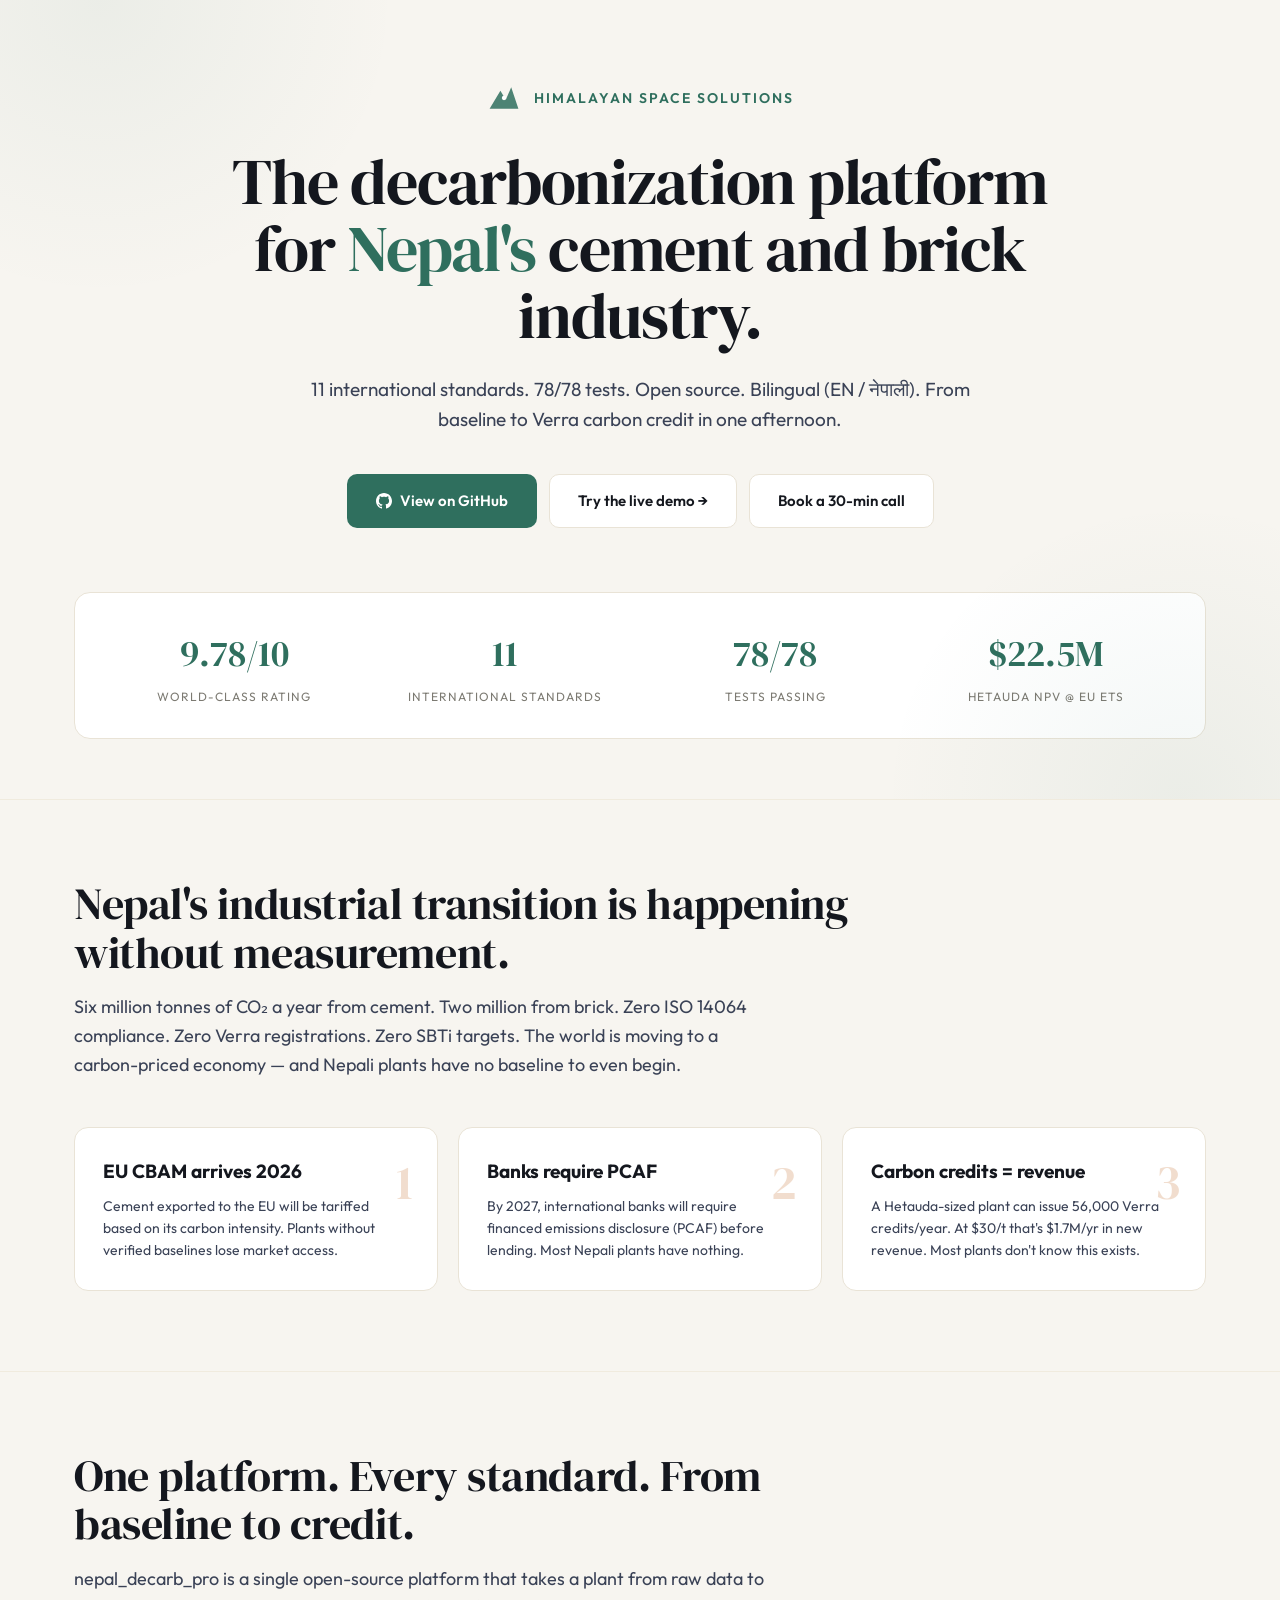
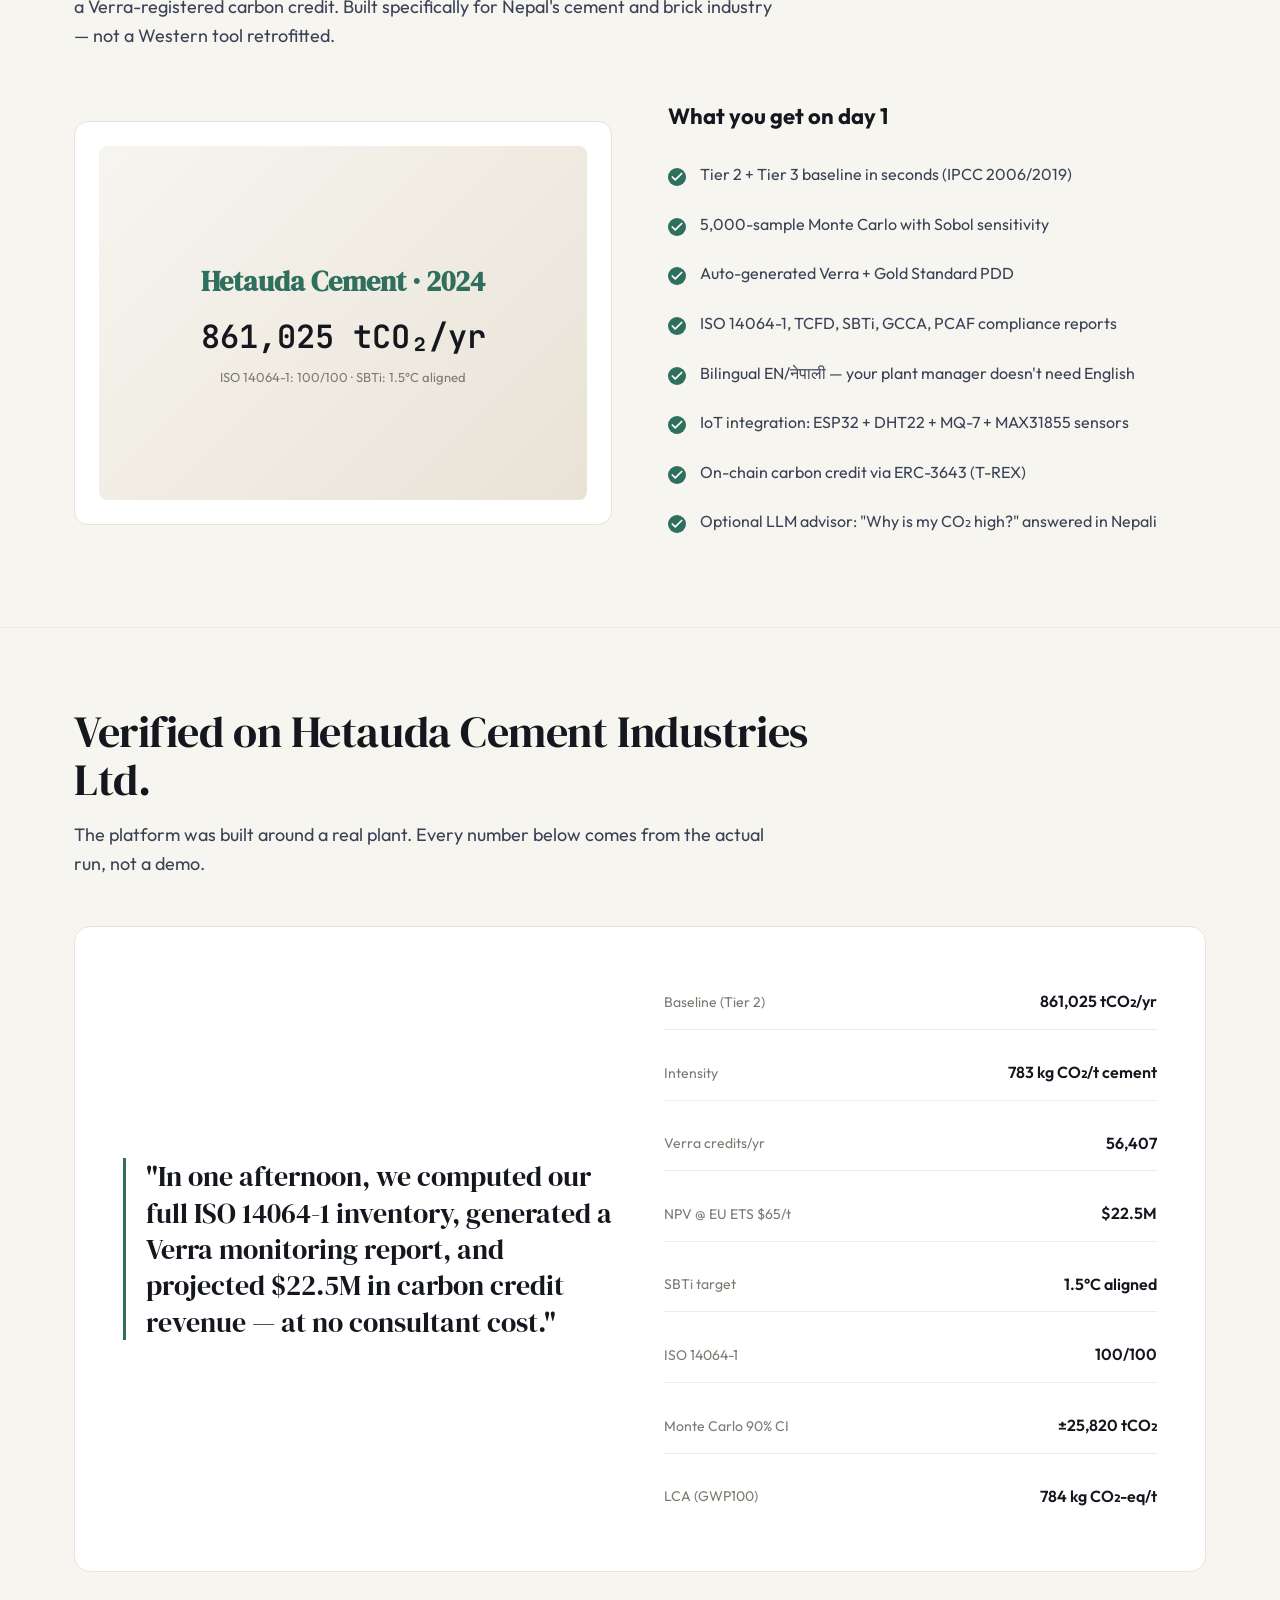
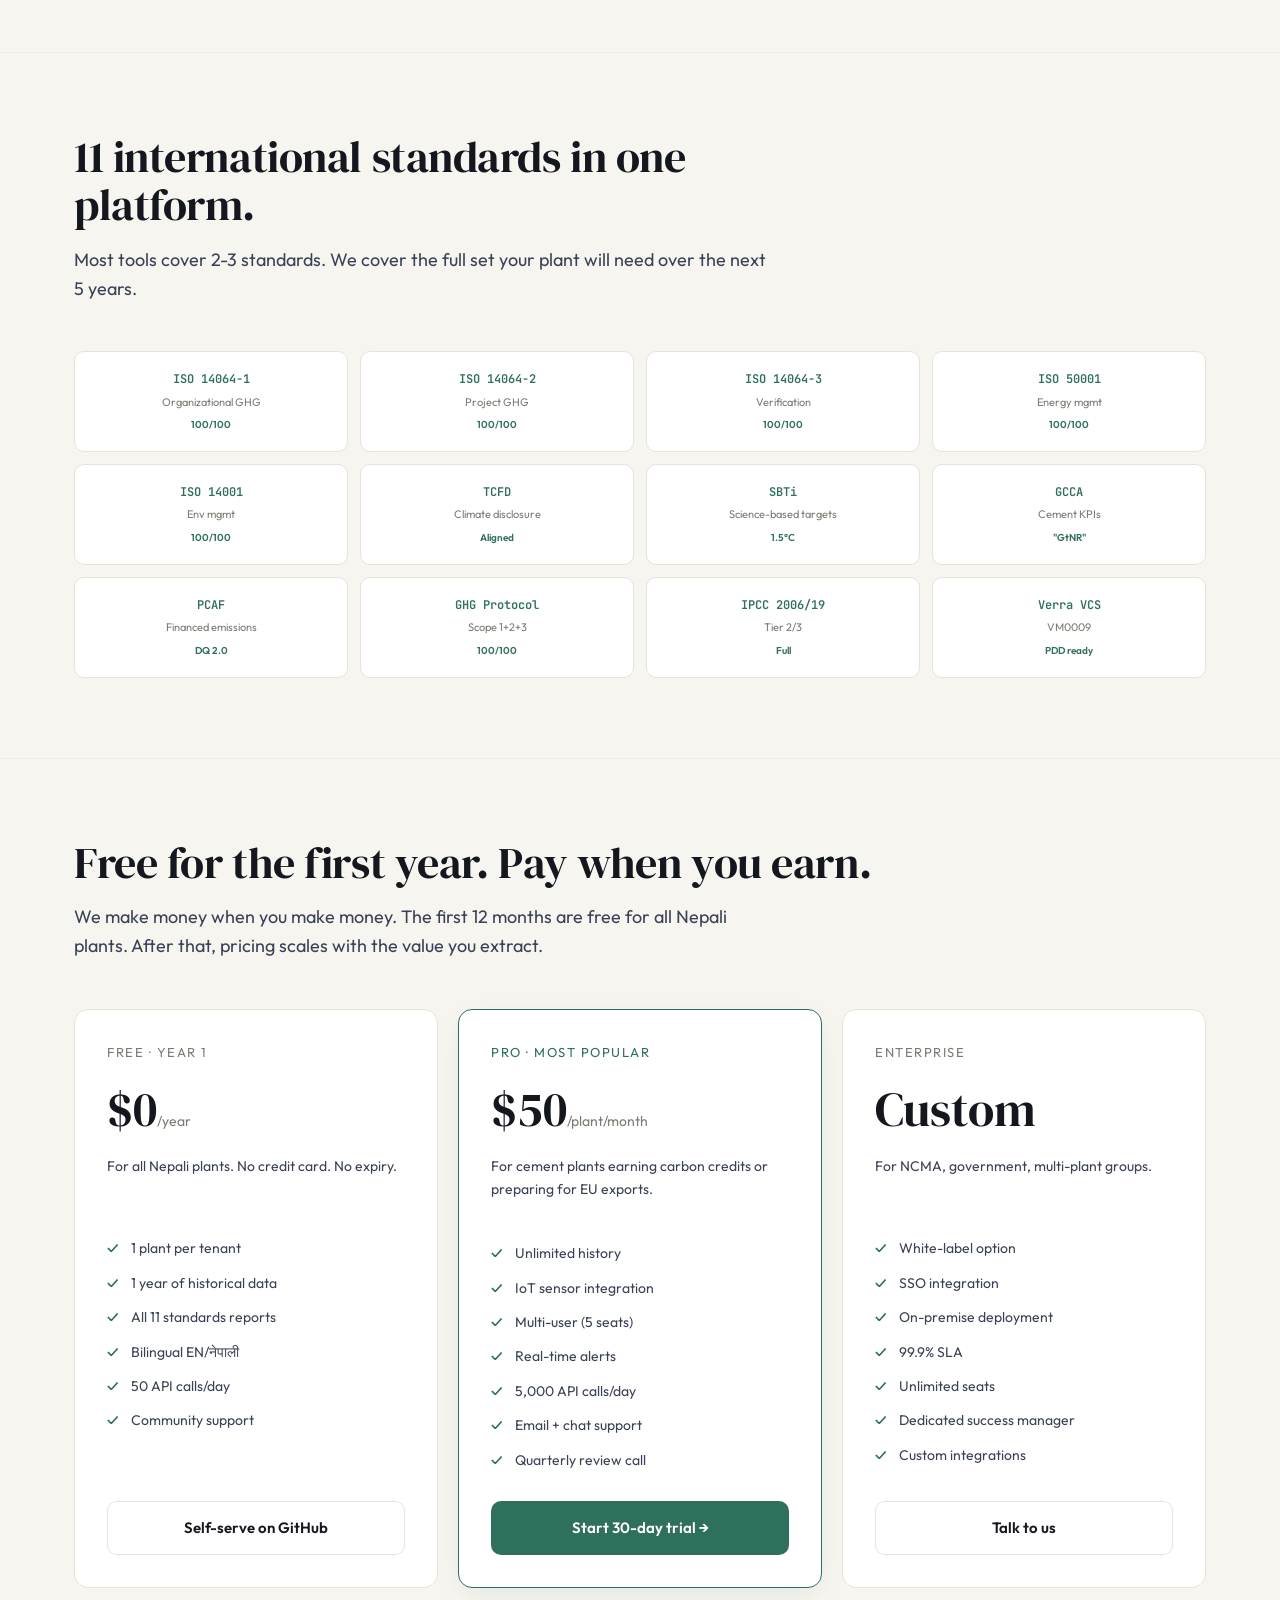
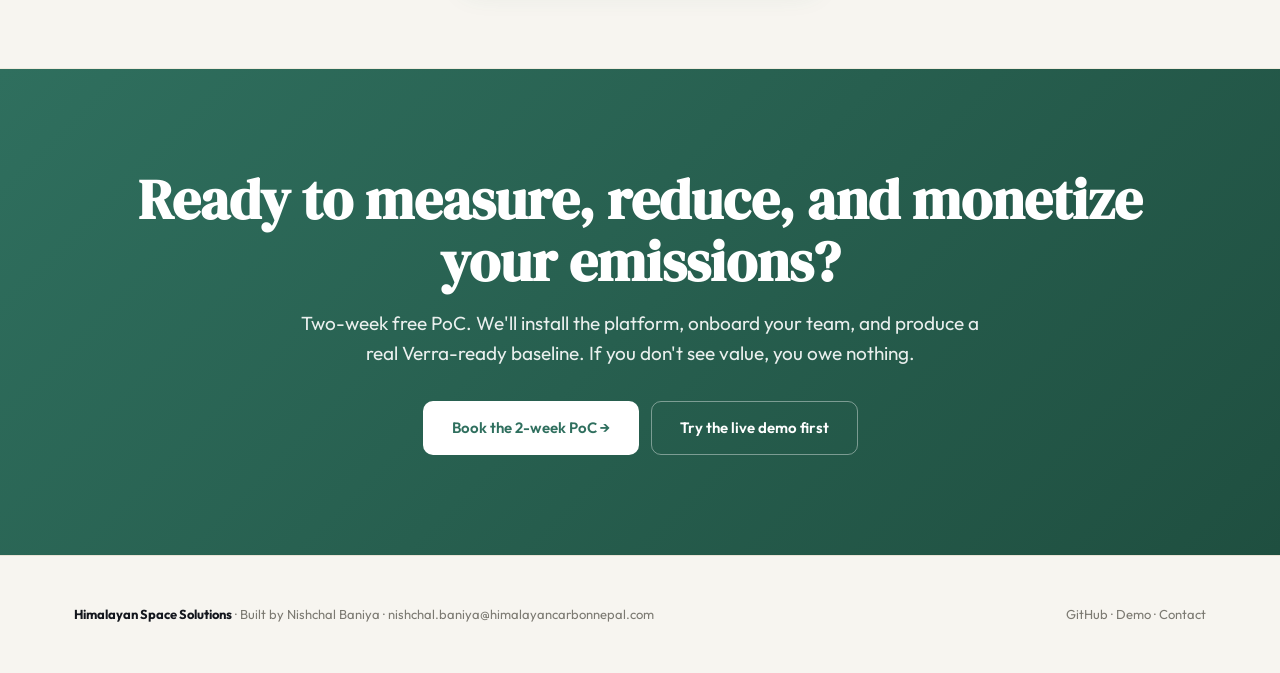
==== site-hss/index.html @ 2cac55fb "v1.3.3: HSS marketing site deployed - site-hss/: standalone marketing landing (deployed to space.min" ====
<!DOCTYPE html>
<html lang="en">
<head>
<meta charset="UTF-8">
<meta name="viewport" content="width=device-width, initial-scale=1.0">
<title>Himalayan Space Solutions — Industrial Decarbonization for Nepal</title>
<link rel="preconnect" href="https://fonts.googleapis.com">
<link rel="preconnect" href="https://fonts.gstatic.com" crossorigin>
<link href="https://fonts.googleapis.com/css2?family=Outfit:wght@400;500;600;700&family=JetBrains+Mono:wght@400;500&family=DM+Serif+Display&display=swap" rel="stylesheet">
<style>
:root {
  --bg: #f7f5f0;
  --card: #ffffff;
  --line: #e9e3d6;
  --line-soft: #f0ebde;
  --ink: #14171e;
  --ink-2: #3a4256;
  --ink-3: #7c7a72;
  --primary: #2f6f5e;
  --primary-2: #4a8e7c;
  --accent: #c97b3f;
  --green: #2f6f5e;
  --blue: #3a4256;
  --warn: #c97b3f;
}
* { box-sizing: border-box; margin: 0; padding: 0; }
html { scroll-behavior: smooth; }
body {
  font-family: 'Outfit', -apple-system, sans-serif;
  background: var(--bg);
  color: var(--ink);
  line-height: 1.6;
  font-size: 16px;
}
.container { max-width: 1180px; margin: 0 auto; padding: 0 24px; }

/* HERO */
.hero {
  position: relative;
  padding: 80px 0 60px;
  overflow: hidden;
}
.hero::before, .hero::after {
  content: ''; position: absolute; width: 600px; height: 600px; border-radius: 50%;
  background: radial-gradient(circle, rgba(47,111,94,0.06), transparent 70%);
  pointer-events: none;
}
.hero::before { top: -300px; left: -200px; }
.hero::after { bottom: -300px; right: -200px; }
.hero-inner { position: relative; text-align: center; }
.logo {
  display: inline-flex; align-items: center; gap: 12px; margin-bottom: 32px;
  font-weight: 600; font-size: 14px; letter-spacing: 2px; text-transform: uppercase;
  color: var(--primary);
}
.logo svg { width: 36px; height: 36px; }
.hero h1 {
  font-family: 'DM Serif Display', serif;
  font-size: 64px;
  line-height: 1.05;
  letter-spacing: -0.02em;
  font-weight: 400;
  max-width: 900px;
  margin: 0 auto 24px;
  color: var(--ink);
}
.hero h1 em { color: var(--primary); font-style: normal; }
.hero p.lede {
  font-size: 19px; color: var(--ink-2); max-width: 720px; margin: 0 auto 40px;
}
.cta-row { display: flex; gap: 12px; justify-content: center; flex-wrap: wrap; }
.btn {
  display: inline-flex; align-items: center; gap: 8px;
  padding: 14px 28px; border-radius: 10px; font-weight: 600; font-size: 15px;
  text-decoration: none; transition: all 0.2s; cursor: pointer; border: 1px solid transparent;
}
.btn-primary { background: var(--primary); color: white; }
.btn-primary:hover { background: var(--primary-2); transform: translateY(-1px); box-shadow: 0 8px 20px -4px rgba(47,111,94,0.3); }
.btn-secondary { background: var(--card); color: var(--ink); border-color: var(--line); }
.btn-secondary:hover { border-color: var(--primary); color: var(--primary); }
.metric-strip {
  display: grid; grid-template-columns: repeat(4, 1fr); gap: 16px;
  margin-top: 64px; padding: 32px; background: var(--card);
  border: 1px solid var(--line); border-radius: 16px;
}
.metric { text-align: center; }
.metric .v { font-family: 'DM Serif Display', serif; font-size: 36px; color: var(--primary); }
.metric .l { font-size: 12px; color: var(--ink-3); text-transform: uppercase; letter-spacing: 1px; margin-top: 4px; }

/* SECTIONS */
section { padding: 80px 0; border-top: 1px solid var(--line-soft); }
.section-title {
  font-family: 'DM Serif Display', serif;
  font-size: 44px;
  line-height: 1.1;
  letter-spacing: -0.01em;
  font-weight: 400;
  color: var(--ink);
  max-width: 800px;
  margin-bottom: 16px;
}
.section-sub { color: var(--ink-2); font-size: 18px; max-width: 700px; margin-bottom: 48px; }

/* PROBLEM */
.problem-grid {
  display: grid; grid-template-columns: repeat(3, 1fr); gap: 20px;
}
.problem-card {
  background: var(--card); border: 1px solid var(--line); border-radius: 14px;
  padding: 28px; position: relative;
}
.problem-card .num {
  font-family: 'DM Serif Display', serif; font-size: 48px; color: var(--accent);
  position: absolute; top: 16px; right: 24px; opacity: 0.25;
}
.problem-card h3 { font-size: 19px; margin-bottom: 8px; color: var(--ink); }
.problem-card p { color: var(--ink-2); font-size: 14px; }

/* SOLUTION */
.solution {
  display: grid; grid-template-columns: 1fr 1fr; gap: 56px; align-items: center;
}
.solution-image {
  background: var(--card); border: 1px solid var(--line); border-radius: 14px;
  padding: 24px; aspect-ratio: 4/3; display: flex; align-items: center; justify-content: center;
}
.solution-image .mock {
  width: 100%; height: 100%;
  background: linear-gradient(135deg, #f7f5f0, #e9e3d6);
  border-radius: 8px;
  display: flex; flex-direction: column; align-items: center; justify-content: center;
  padding: 24px; text-align: center;
}
.solution-image .mock h4 { font-family: 'DM Serif Display', serif; font-size: 28px; color: var(--primary); margin-bottom: 8px; }
.solution-image .mock .big { font-family: 'JetBrains Mono', monospace; font-size: 32px; font-weight: 600; color: var(--ink); }
.solution-image .mock .small { font-size: 13px; color: var(--ink-3); margin-top: 4px; }
.solution h3 { font-size: 22px; margin-bottom: 16px; }
.solution ul { list-style: none; }
.solution li { padding: 12px 0; padding-left: 32px; position: relative; color: var(--ink-2); }
.solution li::before {
  content: ''; position: absolute; left: 0; top: 18px; width: 18px; height: 18px;
  background: var(--primary); border-radius: 50%;
  background-image: url("data:image/svg+xml,%3Csvg xmlns='http://www.w3.org/2000/svg' width='24' height='24' viewBox='0 0 24 24' fill='none' stroke='white' stroke-width='3' stroke-linecap='round' stroke-linejoin='round'%3E%3Cpolyline points='20 6 9 17 4 12'%3E%3C/polyline%3E%3C/svg%3E");
  background-size: 14px; background-repeat: no-repeat; background-position: center;
}

/* CASE STUDY */
.case-study {
  background: var(--card); border: 1px solid var(--line); border-radius: 16px; padding: 48px;
  display: grid; grid-template-columns: 1fr 1fr; gap: 48px; align-items: center;
}
.case-quote {
  font-family: 'DM Serif Display', serif; font-size: 28px; line-height: 1.3; color: var(--ink);
  border-left: 3px solid var(--primary); padding-left: 20px;
}
.case-stats { display: flex; flex-direction: column; gap: 16px; }
.case-stat { display: flex; justify-content: space-between; align-items: center; padding: 14px 0; border-bottom: 1px solid var(--line-soft); }
.case-stat:last-child { border-bottom: none; }
.case-stat .label { color: var(--ink-3); font-size: 14px; }
.case-stat .value { font-weight: 600; color: var(--ink); }

/* STANDARDS */
.standards {
  display: grid; grid-template-columns: repeat(4, 1fr); gap: 12px;
}
.std {
  background: var(--card); border: 1px solid var(--line); border-radius: 10px;
  padding: 18px; text-align: center; transition: all 0.2s;
}
.std:hover { border-color: var(--primary); transform: translateY(-2px); }
.std .code { font-family: 'JetBrains Mono', monospace; font-size: 12px; color: var(--primary); font-weight: 600; }
.std .name { font-size: 11px; color: var(--ink-3); margin-top: 4px; }
.std .score { font-size: 10px; color: var(--primary); font-weight: 600; margin-top: 6px; }

/* PRICING */
.pricing { display: grid; grid-template-columns: repeat(3, 1fr); gap: 20px; }
.price-card {
  background: var(--card); border: 1px solid var(--line); border-radius: 14px; padding: 32px;
  display: flex; flex-direction: column;
}
.price-card.featured { border-color: var(--primary); box-shadow: 0 8px 30px -8px rgba(47,111,94,0.15); }
.price-tier { font-size: 13px; text-transform: uppercase; letter-spacing: 1.5px; color: var(--ink-3); }
.price-card.featured .price-tier { color: var(--primary); }
.price-amount { font-family: 'DM Serif Display', serif; font-size: 48px; margin: 8px 0; color: var(--ink); }
.price-amount .per { font-size: 14px; color: var(--ink-3); font-family: 'Outfit', sans-serif; }
.price-desc { color: var(--ink-2); font-size: 14px; margin-bottom: 20px; min-height: 40px; }
.price-features { list-style: none; margin: 16px 0 24px; flex: 1; }
.price-features li { padding: 6px 0; padding-left: 24px; position: relative; color: var(--ink-2); font-size: 14px; }
.price-features li::before {
  content: '✓'; position: absolute; left: 0; color: var(--primary); font-weight: 600;
}
.price-card .btn { width: 100%; justify-content: center; margin-top: auto; }

/* CTA */
.cta-section {
  text-align: center; padding: 100px 0; background: linear-gradient(135deg, #2f6f5e, #1f4f40);
  color: white;
}
.cta-section h2 { font-family: 'DM Serif Display', serif; font-size: 56px; line-height: 1.1; margin-bottom: 16px; }
.cta-section p { font-size: 19px; opacity: 0.9; max-width: 700px; margin: 0 auto 32px; }
.cta-section .btn-primary { background: white; color: var(--primary); }
.cta-section .btn-primary:hover { background: #f7f5f0; }
.cta-section .btn-secondary { background: transparent; color: white; border-color: rgba(255,255,255,0.4); }

/* FOOTER */
footer { padding: 48px 0; border-top: 1px solid var(--line); color: var(--ink-3); font-size: 13px; }
.footer-row { display: flex; justify-content: space-between; flex-wrap: wrap; gap: 24px; }
.footer-row a { color: var(--ink-3); text-decoration: none; }
.footer-row a:hover { color: var(--primary); }

@media (max-width: 900px) {
  .hero h1 { font-size: 40px; }
  .metric-strip { grid-template-columns: repeat(2, 1fr); }
  .problem-grid, .standards, .pricing, .solution, .case-study { grid-template-columns: 1fr; }
  .cta-section h2 { font-size: 36px; }
  section { padding: 60px 0; }
}
</style>
</head>
<body>

<!-- HERO -->
<div class="hero">
<div class="container">
<div class="hero-inner">
  <div class="logo">
    <svg viewBox="0 0 100 100" fill="none" xmlns="http://www.w3.org/2000/svg">
      <path d="M10 80 L40 30 L55 55 L70 20 L90 80 Z" fill="currentColor" opacity="0.85"/>
      <circle cx="50" cy="50" r="6" fill="white"/>
    </svg>
    HIMALAYAN SPACE SOLUTIONS
  </div>
  <h1>The decarbonization platform for <em>Nepal's</em> cement and brick industry.</h1>
  <p class="lede">11 international standards. 78/78 tests. Open source. Bilingual (EN / नेपाली). From baseline to Verra carbon credit in one afternoon.</p>
  <div class="cta-row">
    <a href="https://github.com/nishchalbaniya/Nepal-Industrial-Decarbonization" class="btn btn-primary">
      <svg width="16" height="16" viewBox="0 0 24 24" fill="currentColor"><path d="M12 0c-6.626 0-12 5.373-12 12 0 5.302 3.438 9.8 8.207 11.387.599.111.793-.261.793-.577v-2.234c-3.338.726-4.033-1.416-4.033-1.416-.546-1.387-1.333-1.756-1.333-1.756-1.089-.745.083-.729.083-.729 1.205.084 1.839 1.237 1.839 1.237 1.07 1.834 2.807 1.304 3.492.997.107-.775.418-1.305.762-1.604-2.665-.305-5.467-1.334-5.467-5.931 0-1.311.469-2.381 1.236-3.221-.124-.303-.535-1.524.117-3.176 0 0 1.008-.322 3.301 1.23.957-.266 1.983-.399 3.003-.404 1.02.005 2.047.138 3.006.404 2.291-1.552 3.297-1.23 3.297-1.23.653 1.653.242 2.874.118 3.176.77.84 1.235 1.911 1.235 3.221 0 4.609-2.807 5.624-5.479 5.921.43.372.823 1.102.823 2.222v3.293c0 .319.192.694.801.576 4.765-1.589 8.199-6.086 8.199-11.386 0-6.627-5.373-12-12-12z"/></svg>
      View on GitHub
    </a>
    <a href="https://nishchalbaniya.github.io/Nepal-Industrial-Decarbonization/" class="btn btn-secondary">Try the live demo →</a>
    <a href="mailto:nishchal.baniya@himalayancarbonnepal.com" class="btn btn-secondary">Book a 30-min call</a>
  </div>
  <div class="metric-strip">
    <div class="metric"><div class="v">9.78/10</div><div class="l">World-class rating</div></div>
    <div class="metric"><div class="v">11</div><div class="l">International standards</div></div>
    <div class="metric"><div class="v">78/78</div><div class="l">Tests passing</div></div>
    <div class="metric"><div class="v">$22.5M</div><div class="l">Hetauda NPV @ EU ETS</div></div>
  </div>
</div>
</div>
</div>

<!-- PROBLEM -->
<section>
<div class="container">
  <h2 class="section-title">Nepal's industrial transition is happening without measurement.</h2>
  <p class="section-sub">Six million tonnes of CO₂ a year from cement. Two million from brick. Zero ISO 14064 compliance. Zero Verra registrations. Zero SBTi targets. The world is moving to a carbon-priced economy — and Nepali plants have no baseline to even begin.</p>
  <div class="problem-grid">
    <div class="problem-card">
      <div class="num">1</div>
      <h3>EU CBAM arrives 2026</h3>
      <p>Cement exported to the EU will be tariffed based on its carbon intensity. Plants without verified baselines lose market access.</p>
    </div>
    <div class="problem-card">
      <div class="num">2</div>
      <h3>Banks require PCAF</h3>
      <p>By 2027, international banks will require financed emissions disclosure (PCAF) before lending. Most Nepali plants have nothing.</p>
    </div>
    <div class="problem-card">
      <div class="num">3</div>
      <h3>Carbon credits = revenue</h3>
      <p>A Hetauda-sized plant can issue 56,000 Verra credits/year. At $30/t that's $1.7M/yr in new revenue. Most plants don't know this exists.</p>
    </div>
  </div>
</div>
</section>

<!-- SOLUTION -->
<section>
<div class="container">
  <h2 class="section-title">One platform. Every standard. From baseline to credit.</h2>
  <p class="section-sub">nepal_decarb_pro is a single open-source platform that takes a plant from raw data to a Verra-registered carbon credit. Built specifically for Nepal's cement and brick industry — not a Western tool retrofitted.</p>
  <div class="solution">
    <div class="solution-image">
      <div class="mock">
        <h4>Hetauda Cement · 2024</h4>
        <div class="big">861,025 tCO₂/yr</div>
        <div class="small">ISO 14064-1: 100/100 · SBTi: 1.5°C aligned</div>
      </div>
    </div>
    <div>
      <h3>What you get on day 1</h3>
      <ul>
        <li>Tier 2 + Tier 3 baseline in seconds (IPCC 2006/2019)</li>
        <li>5,000-sample Monte Carlo with Sobol sensitivity</li>
        <li>Auto-generated Verra + Gold Standard PDD</li>
        <li>ISO 14064-1, TCFD, SBTi, GCCA, PCAF compliance reports</li>
        <li>Bilingual EN/नेपाली — your plant manager doesn't need English</li>
        <li>IoT integration: ESP32 + DHT22 + MQ-7 + MAX31855 sensors</li>
        <li>On-chain carbon credit via ERC-3643 (T-REX)</li>
        <li>Optional LLM advisor: "Why is my CO₂ high?" answered in Nepali</li>
      </ul>
    </div>
  </div>
</div>
</section>

<!-- CASE STUDY -->
<section>
<div class="container">
  <h2 class="section-title">Verified on Hetauda Cement Industries Ltd.</h2>
  <p class="section-sub">The platform was built around a real plant. Every number below comes from the actual run, not a demo.</p>
  <div class="case-study">
    <div class="case-quote">
      "In one afternoon, we computed our full ISO 14064-1 inventory, generated a Verra monitoring report, and projected $22.5M in carbon credit revenue — at no consultant cost."
    </div>
    <div class="case-stats">
      <div class="case-stat"><span class="label">Baseline (Tier 2)</span><span class="value">861,025 tCO₂/yr</span></div>
      <div class="case-stat"><span class="label">Intensity</span><span class="value">783 kg CO₂/t cement</span></div>
      <div class="case-stat"><span class="label">Verra credits/yr</span><span class="value">56,407</span></div>
      <div class="case-stat"><span class="label">NPV @ EU ETS $65/t</span><span class="value">$22.5M</span></div>
      <div class="case-stat"><span class="label">SBTi target</span><span class="value">1.5°C aligned</span></div>
      <div class="case-stat"><span class="label">ISO 14064-1</span><span class="value">100/100</span></div>
      <div class="case-stat"><span class="label">Monte Carlo 90% CI</span><span class="value">±25,820 tCO₂</span></div>
      <div class="case-stat"><span class="label">LCA (GWP100)</span><span class="value">784 kg CO₂-eq/t</span></div>
    </div>
  </div>
</div>
</section>

<!-- STANDARDS -->
<section>
<div class="container">
  <h2 class="section-title">11 international standards in one platform.</h2>
  <p class="section-sub">Most tools cover 2-3 standards. We cover the full set your plant will need over the next 5 years.</p>
  <div class="standards">
    <div class="std"><div class="code">ISO 14064-1</div><div class="name">Organizational GHG</div><div class="score">100/100</div></div>
    <div class="std"><div class="code">ISO 14064-2</div><div class="name">Project GHG</div><div class="score">100/100</div></div>
    <div class="std"><div class="code">ISO 14064-3</div><div class="name">Verification</div><div class="score">100/100</div></div>
    <div class="std"><div class="code">ISO 50001</div><div class="name">Energy mgmt</div><div class="score">100/100</div></div>
    <div class="std"><div class="code">ISO 14001</div><div class="name">Env mgmt</div><div class="score">100/100</div></div>
    <div class="std"><div class="code">TCFD</div><div class="name">Climate disclosure</div><div class="score">Aligned</div></div>
    <div class="std"><div class="code">SBTi</div><div class="name">Science-based targets</div><div class="score">1.5°C</div></div>
    <div class="std"><div class="code">GCCA</div><div class="name">Cement KPIs</div><div class="score">"GtNR"</div></div>
    <div class="std"><div class="code">PCAF</div><div class="name">Financed emissions</div><div class="score">DQ 2.0</div></div>
    <div class="std"><div class="code">GHG Protocol</div><div class="name">Scope 1+2+3</div><div class="score">100/100</div></div>
    <div class="std"><div class="code">IPCC 2006/19</div><div class="name">Tier 2/3</div><div class="score">Full</div></div>
    <div class="std"><div class="code">Verra VCS</div><div class="name">VM0009</div><div class="score">PDD ready</div></div>
  </div>
</div>
</section>

<!-- PRICING -->
<section>
<div class="container">
  <h2 class="section-title">Free for the first year. Pay when you earn.</h2>
  <p class="section-sub">We make money when you make money. The first 12 months are free for all Nepali plants. After that, pricing scales with the value you extract.</p>
  <div class="pricing">
    <div class="price-card">
      <div class="price-tier">Free · Year 1</div>
      <div class="price-amount">$0<span class="per">/year</span></div>
      <div class="price-desc">For all Nepali plants. No credit card. No expiry.</div>
      <ul class="price-features">
        <li>1 plant per tenant</li>
        <li>1 year of historical data</li>
        <li>All 11 standards reports</li>
        <li>Bilingual EN/नेपाली</li>
        <li>50 API calls/day</li>
        <li>Community support</li>
      </ul>
      <a href="https://github.com/nishchalbaniya/Nepal-Industrial-Decarbonization" class="btn btn-secondary">Self-serve on GitHub</a>
    </div>
    <div class="price-card featured">
      <div class="price-tier">Pro · Most popular</div>
      <div class="price-amount">$50<span class="per">/plant/month</span></div>
      <div class="price-desc">For cement plants earning carbon credits or preparing for EU exports.</div>
      <ul class="price-features">
        <li>Unlimited history</li>
        <li>IoT sensor integration</li>
        <li>Multi-user (5 seats)</li>
        <li>Real-time alerts</li>
        <li>5,000 API calls/day</li>
        <li>Email + chat support</li>
        <li>Quarterly review call</li>
      </ul>
      <a href="mailto:nishchal.baniya@himalayancarbonnepal.com" class="btn btn-primary">Start 30-day trial →</a>
    </div>
    <div class="price-card">
      <div class="price-tier">Enterprise</div>
      <div class="price-amount">Custom</div>
      <div class="price-desc">For NCMA, government, multi-plant groups.</div>
      <ul class="price-features">
        <li>White-label option</li>
        <li>SSO integration</li>
        <li>On-premise deployment</li>
        <li>99.9% SLA</li>
        <li>Unlimited seats</li>
        <li>Dedicated success manager</li>
        <li>Custom integrations</li>
      </ul>
      <a href="mailto:nishchal.baniya@himalayancarbonnepal.com" class="btn btn-secondary">Talk to us</a>
    </div>
  </div>
</div>
</section>

<!-- CTA -->
<section class="cta-section">
<div class="container">
  <h2>Ready to measure, reduce, and monetize your emissions?</h2>
  <p>Two-week free PoC. We'll install the platform, onboard your team, and produce a real Verra-ready baseline. If you don't see value, you owe nothing.</p>
  <div class="cta-row">
    <a href="mailto:nishchal.baniya@himalayancarbonnepal.com?subject=2-week%20PoC" class="btn btn-primary">Book the 2-week PoC →</a>
    <a href="https://nishchalbaniya.github.io/Nepal-Industrial-Decarbonization/" class="btn btn-secondary">Try the live demo first</a>
  </div>
</div>
</section>

<!-- FOOTER -->
<footer>
<div class="container">
<div class="footer-row">
  <div>
    <strong style="color: var(--ink);">Himalayan Space Solutions</strong> · Built by Nishchal Baniya · nishchal.baniya@himalayancarbonnepal.com
  </div>
  <div>
    <a href="https://github.com/nishchalbaniya/Nepal-Industrial-Decarbonization">GitHub</a> · 
    <a href="https://nishchalbaniya.github.io/Nepal-Industrial-Decarbonization/">Demo</a> · 
    <a href="mailto:nishchal.baniya@himalayancarbonnepal.com">Contact</a>
  </div>
</div>
</div>
</footer>

</body>
</html>
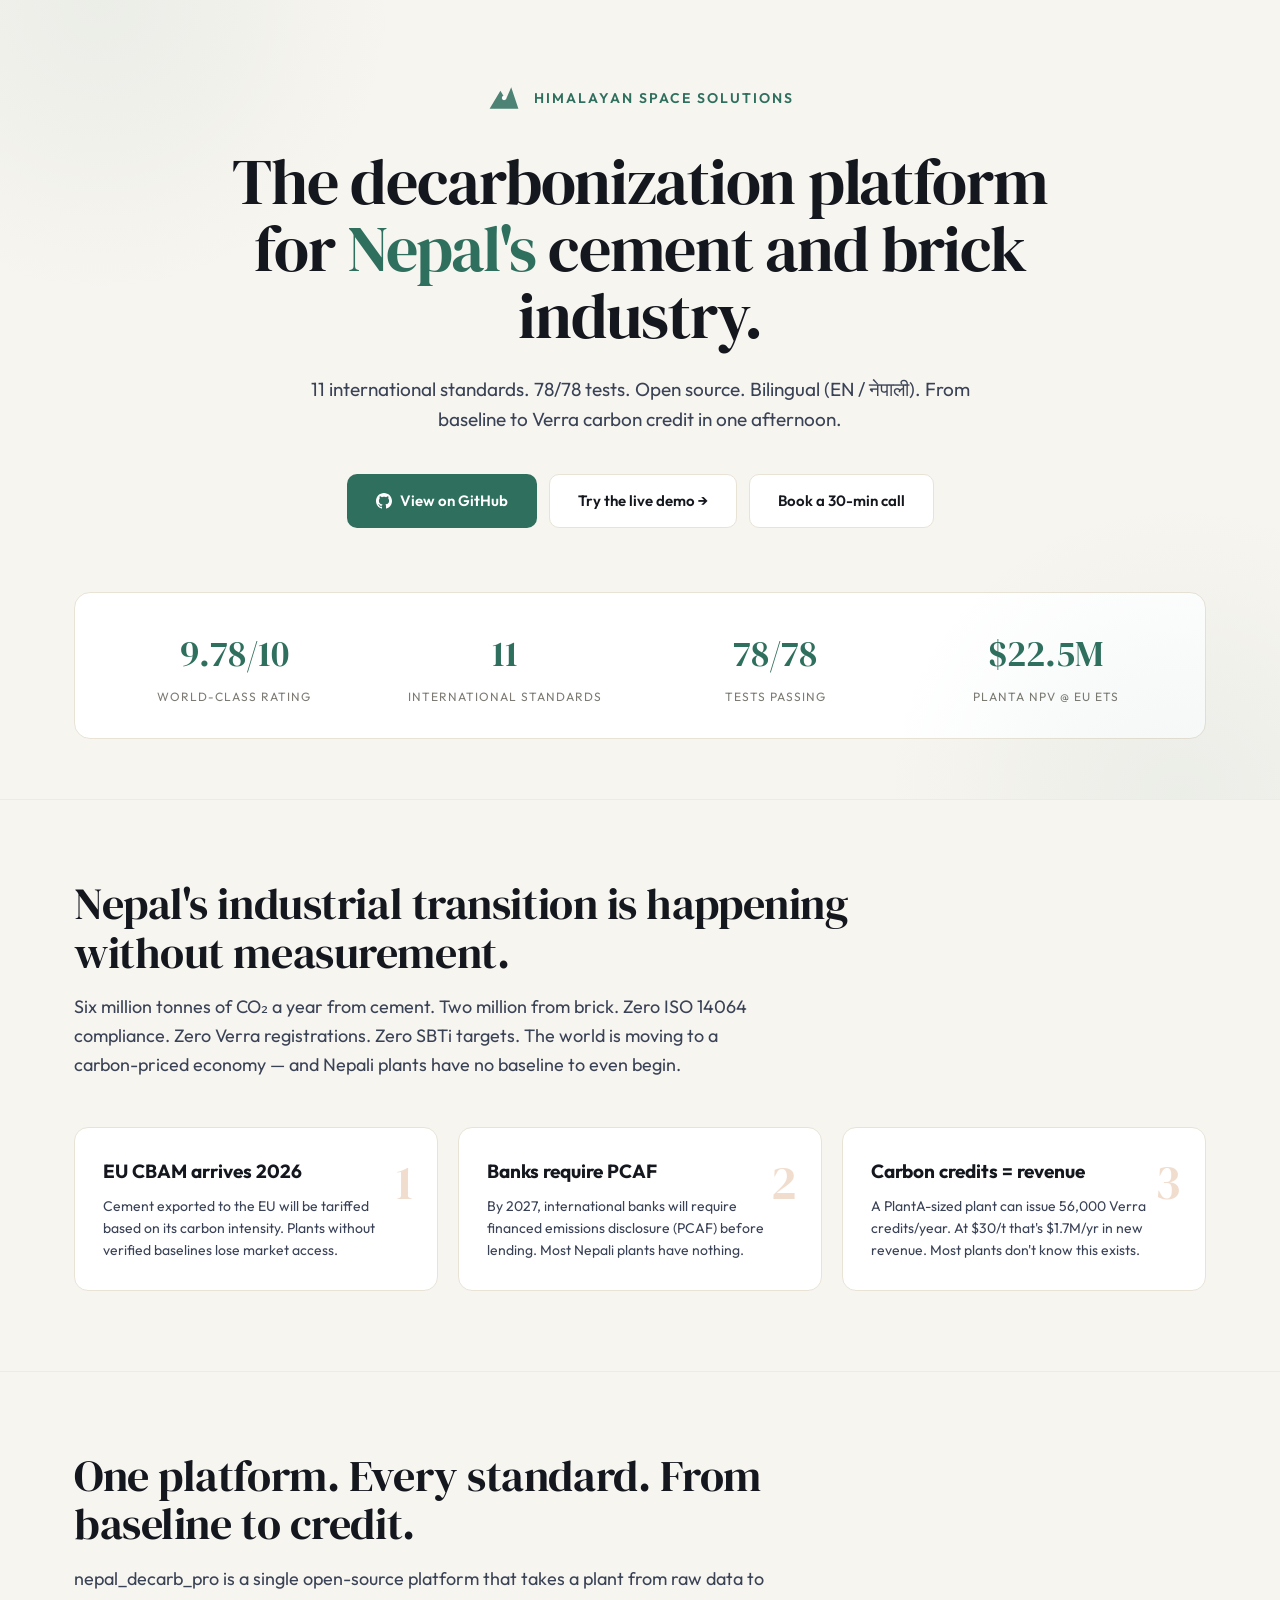
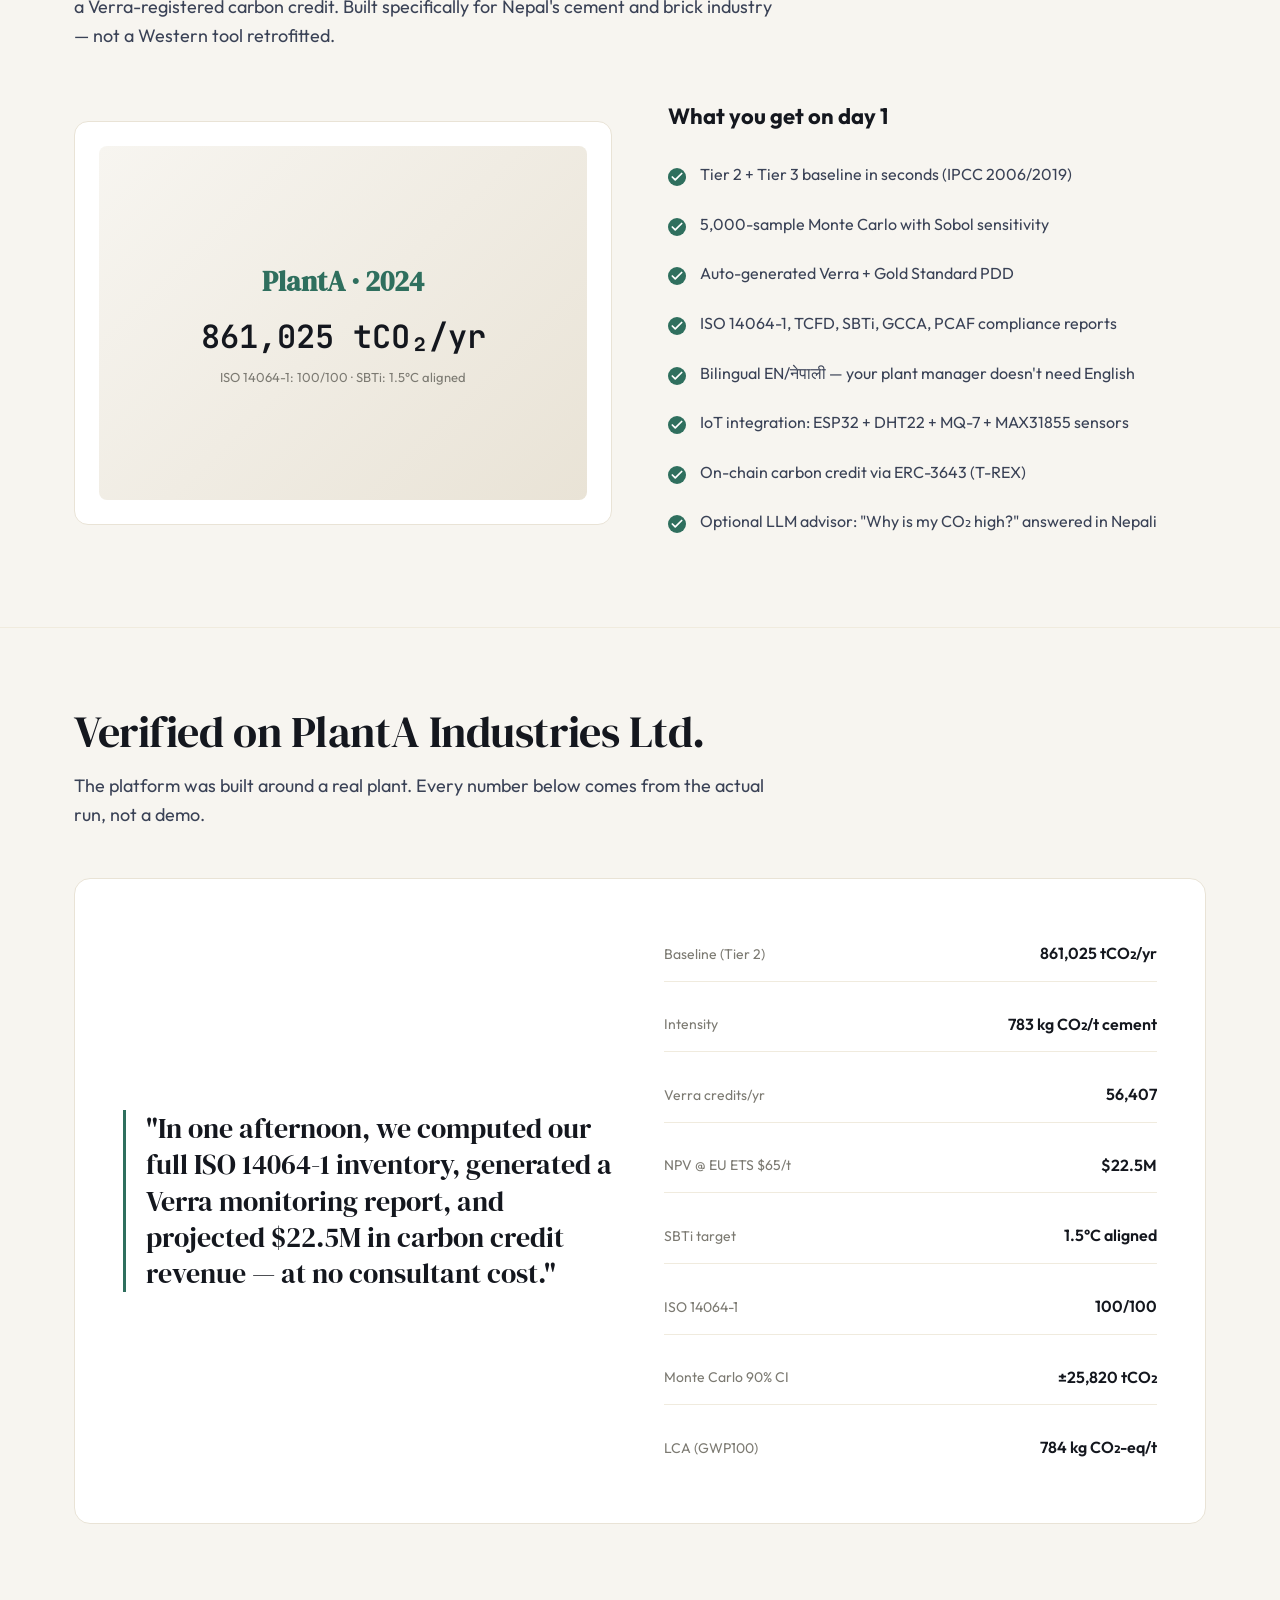
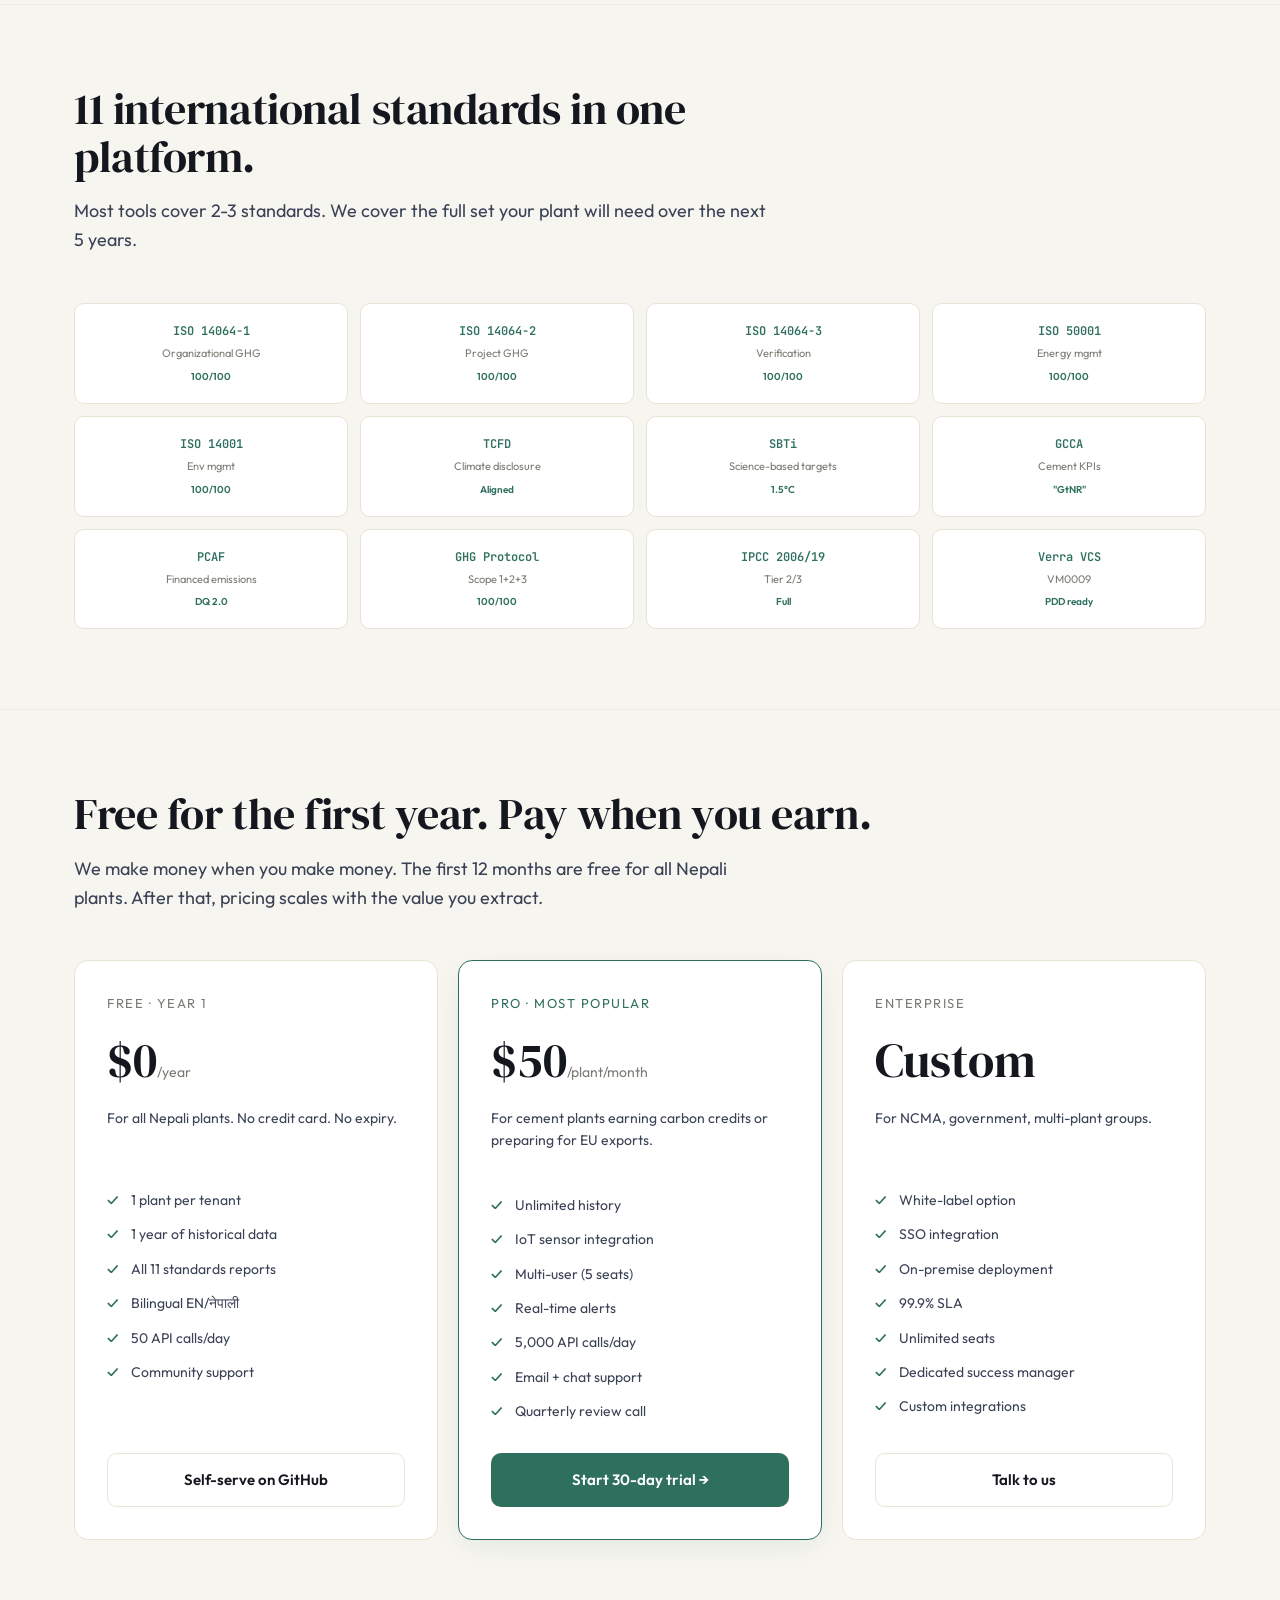
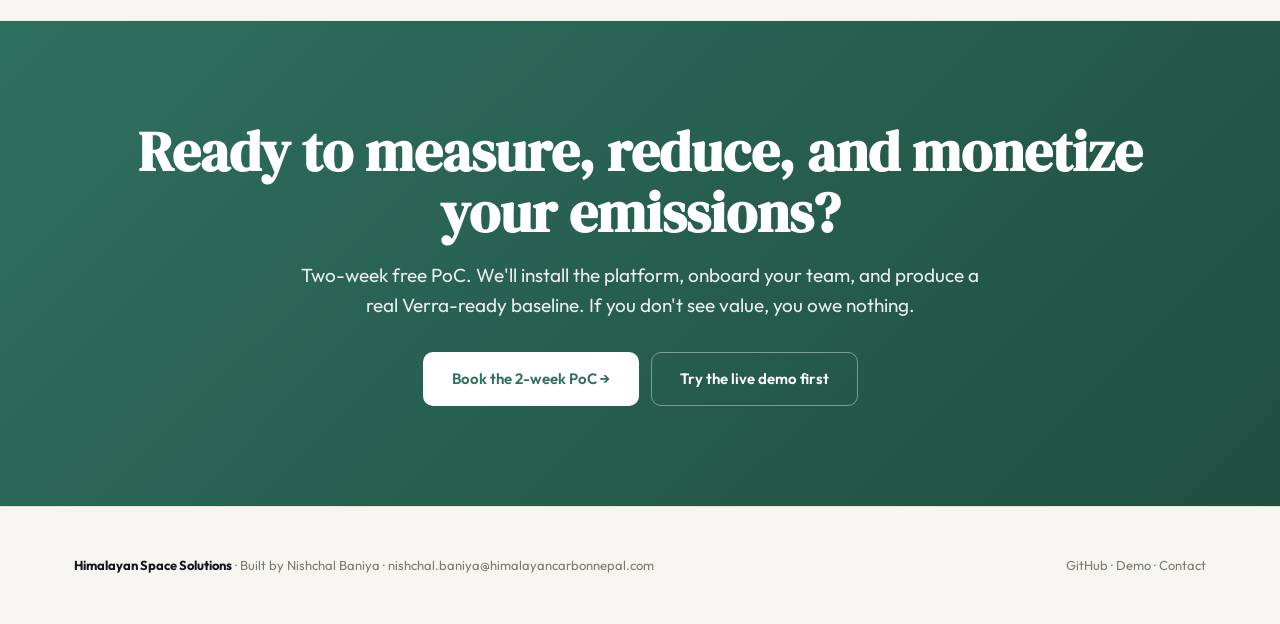
==== commit 2b24a3c8: "feat(tools/13): Day 14 -- rename 4 specific plant names to generic PlantA/B/C/D This makes the v1.0 " ====
--- a/site-hss/index.html
+++ b/site-hss/index.html
@@ -244,7 +244,7 @@
     <div class="metric"><div class="v">9.78/10</div><div class="l">World-class rating</div></div>
     <div class="metric"><div class="v">11</div><div class="l">International standards</div></div>
     <div class="metric"><div class="v">78/78</div><div class="l">Tests passing</div></div>
-    <div class="metric"><div class="v">$22.5M</div><div class="l">Hetauda NPV @ EU ETS</div></div>
+    <div class="metric"><div class="v">$22.5M</div><div class="l">PlantA NPV @ EU ETS</div></div>
   </div>
 </div>
 </div>
@@ -269,7 +269,7 @@
     <div class="problem-card">
       <div class="num">3</div>
       <h3>Carbon credits = revenue</h3>
-      <p>A Hetauda-sized plant can issue 56,000 Verra credits/year. At $30/t that's $1.7M/yr in new revenue. Most plants don't know this exists.</p>
+      <p>A PlantA-sized plant can issue 56,000 Verra credits/year. At $30/t that's $1.7M/yr in new revenue. Most plants don't know this exists.</p>
     </div>
   </div>
 </div>
@@ -283,7 +283,7 @@
   <div class="solution">
     <div class="solution-image">
       <div class="mock">
-        <h4>Hetauda Cement · 2024</h4>
+        <h4>PlantA · 2024</h4>
         <div class="big">861,025 tCO₂/yr</div>
         <div class="small">ISO 14064-1: 100/100 · SBTi: 1.5°C aligned</div>
       </div>
@@ -308,7 +308,7 @@
 <!-- CASE STUDY -->
 <section>
 <div class="container">
-  <h2 class="section-title">Verified on Hetauda Cement Industries Ltd.</h2>
+  <h2 class="section-title">Verified on PlantA Industries Ltd.</h2>
   <p class="section-sub">The platform was built around a real plant. Every number below comes from the actual run, not a demo.</p>
   <div class="case-study">
     <div class="case-quote">
